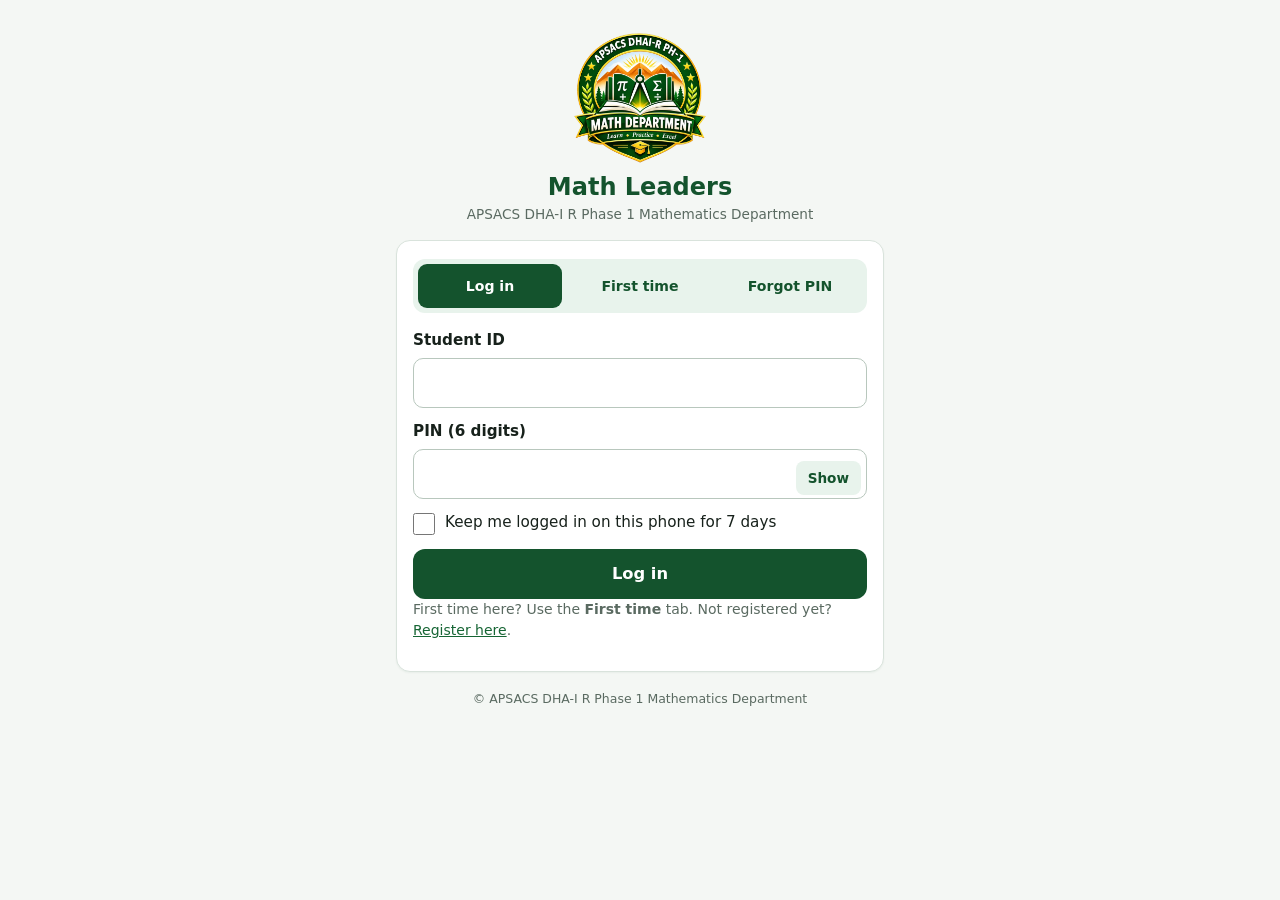
==== index.html @ 572b63c4 "Add files via upload" ====
<!doctype html>
<html lang="en">
<head>
  <meta charset="utf-8">
  <meta name="viewport" content="width=device-width, initial-scale=1">
  <meta http-equiv="Content-Security-Policy" content="default-src 'self'; script-src 'self'; style-src 'self'; img-src 'self' data:; connect-src 'self' https://script.google.com https://script.googleusercontent.com; base-uri 'none'; form-action 'self'; object-src 'none'">
  <meta name="referrer" content="no-referrer">
  <meta name="theme-color" content="#14532d">
  <title>Math Leaders — APSACS DHA-I R Phase 1 Mathematics Department</title>
  <link rel="icon" type="image/png" sizes="32x32" href="assets/img/favicon-32.png">
  <link rel="icon" href="assets/img/favicon.ico">
  <link rel="apple-touch-icon" href="assets/img/apple-touch-icon.png">
  <link rel="stylesheet" href="assets/css/main.css">
</head>
<body>
<main class="wrap wrap--auth">
  <p class="muted" id="redirecting">Opening Math Leaders…</p>
  <noscript><div class="notice notice--bad">Please turn on JavaScript to use this site.</div></noscript>
</main>
<script src="assets/js/storage.js"></script>
<script src="assets/js/index.js"></script>
</body>
</html>
---- assets/css/main.css ----
/* main.css — Math Leaders (APSACS DHA-I R Phase 1 Mathematics Department)
   Mobile-first. Colours come from the logo: deep green + gold. No inline styles anywhere (strict CSP). */
:root {
  --green: #14532d;
  --green-2: #166534;
  --green-soft: #e8f3ec;
  --gold: #d9a400;
  --gold-soft: #fff6d6;
  --bg: #f4f7f4;
  --card: #ffffff;
  --ink: #17211b;
  --muted: #5a6a61;
  --line: #d9e3dc;
  --ok: #17703f;
  --ok-bg: #e6f4ec;
  --bad: #a8201a;
  --bad-bg: #fdecea;
  --info: #1d4f7a;
  --info-bg: #e8f1fa;
  --radius: 14px;
  --gutter: 16px;
  color-scheme: light;
}
* { box-sizing: border-box; }
html { -webkit-text-size-adjust: 100%; }
body {
  margin: 0; background: var(--bg); color: var(--ink);
  font-family: system-ui, -apple-system, "Segoe UI", Roboto, "Noto Sans", Arial, sans-serif;
  line-height: 1.5; font-size: 16px;
}
[hidden] { display: none !important; }
a { color: var(--green-2); }
h1 { font-size: 1.45rem; line-height: 1.25; margin: 0 0 6px; color: var(--green); }
h2 { font-size: 1.1rem; margin: 0 0 8px; color: var(--green); }
p { margin: 0 0 12px; }
.muted { color: var(--muted); }
.small { font-size: .875rem; }

/* ---------- layout ---------- */
.wrap { max-width: 520px; margin: 0 auto; padding: var(--gutter); padding-bottom: 96px; }
.wrap--auth { padding-bottom: 32px; }
.card { background: var(--card); border: 1px solid var(--line); border-radius: var(--radius); padding: 18px var(--gutter); margin-bottom: 14px; box-shadow: 0 1px 2px rgba(20, 83, 45, .05); }

.header { display: flex; align-items: center; gap: 12px; padding: 10px var(--gutter); background: var(--card); border-bottom: 3px solid var(--gold); }
.header__logo { display: block; flex: none; }
.header__title { font-weight: 800; color: var(--green); line-height: 1.2; }
.header__sub { font-size: .75rem; color: var(--muted); line-height: 1.3; }

.hero { text-align: center; padding: 8px 0 16px; }
.hero__logo { display: block; margin: 0 auto 8px; width: 132px; height: 132px; }
.hero__title { font-size: 1.5rem; font-weight: 800; color: var(--green); margin: 0; }
.hero__dept { font-size: .85rem; color: var(--muted); margin: 2px 0 0; }

/* ---------- forms ---------- */
label, .label { display: block; font-weight: 600; font-size: .95rem; margin-top: 4px; }
.hint { font-size: .82rem; color: var(--muted); margin: 2px 0 6px; }
.input, select.input {
  display: block; width: 100%; padding: 12px; margin: 6px 0 12px;
  border: 1px solid #b8c7bd; border-radius: 10px; background: #fff; color: var(--ink);
  font: inherit; font-size: 1rem; min-height: 46px;
}
.input:focus, select.input:focus, .btn:focus-visible, .tab:focus-visible, .linkbtn:focus-visible, .nav__tab:focus-visible, .toggle:focus-visible {
  outline: 3px solid var(--gold); outline-offset: 1px;
}
.input--id { text-transform: uppercase; letter-spacing: .04em; }
.input--pin { letter-spacing: .3em; font-variant-numeric: tabular-nums; }
.field-row { position: relative; }
.field-row .input { padding-right: 70px; }
.toggle { position: absolute; right: 6px; top: 12px; height: 34px; padding: 0 12px; border: 0; border-radius: 8px; background: var(--green-soft); color: var(--green); font: inherit; font-size: .85rem; font-weight: 700; cursor: pointer; }
.check { display: flex; gap: 10px; align-items: flex-start; font-weight: 500; margin: 6px 0 14px; }
.check input { width: 22px; height: 22px; margin: 2px 0 0; flex: none; accent-color: var(--green); }
.trap { position: absolute; left: -9999px; width: 1px; height: 1px; overflow: hidden; }   /* bot trap, never visible */

/* ---------- buttons ---------- */
.btn {
  display: block; width: 100%; border: 0; border-radius: 12px; padding: 13px 16px; min-height: 48px;
  background: var(--green); color: #fff; font: inherit; font-size: 1.02rem; font-weight: 700; cursor: pointer; text-align: center; text-decoration: none;
}
.btn:hover { background: var(--green-2); }
.btn--ghost { background: #fff; color: var(--green); border: 2px solid var(--green); }
.btn--ghost:hover { background: var(--green-soft); }
.btn--gold { background: var(--gold); color: #2b2100; }
.btn:disabled { opacity: .6; cursor: progress; }
.btn + .btn { margin-top: 10px; }
.linkbtn { background: none; border: 0; padding: 6px 0; color: var(--green-2); font: inherit; text-decoration: underline; cursor: pointer; }

/* ---------- tabs (login screen) ---------- */
.tabs { display: flex; gap: 6px; background: var(--green-soft); padding: 5px; border-radius: 12px; margin-bottom: 16px; }
.tab { flex: 1; border: 0; background: transparent; padding: 10px 4px; border-radius: 9px; font: inherit; font-size: .88rem; font-weight: 700; color: var(--green); cursor: pointer; min-height: 44px; }
.tab[aria-selected="true"] { background: var(--green); color: #fff; }

/* ---------- messages ---------- */
.notice { padding: 11px 13px; border-radius: 10px; margin: 12px 0; font-size: .95rem; }
.notice--ok { background: var(--ok-bg); color: var(--ok); }
.notice--bad { background: var(--bad-bg); color: var(--bad); }
.notice--info { background: var(--info-bg); color: var(--info); }

/* ---------- steps ---------- */
.steps { margin: 0 0 12px; padding-left: 20px; }
.steps li { margin-bottom: 4px; }

/* ---------- profile / dashboard ---------- */
.chip { display: inline-block; padding: 3px 10px; border-radius: 99px; background: var(--green-soft); color: var(--green); font-size: .82rem; font-weight: 700; margin-right: 6px; }
.chip--gold { background: var(--gold-soft); color: #6b5200; }
.greet { font-size: 1.35rem; font-weight: 800; color: var(--green); margin: 0 0 4px; }
.kv { display: grid; grid-template-columns: 120px 1fr; gap: 8px 12px; margin: 0; }
.kv dt { color: var(--muted); font-size: .9rem; }
.kv dd { margin: 0; font-weight: 600; word-break: break-word; }
.idbox { font-weight: 800; letter-spacing: .03em; color: var(--green); }
.soon { list-style: none; padding: 0; margin: 0; }
.soon li { padding: 10px 0; border-bottom: 1px solid var(--line); display: flex; justify-content: space-between; gap: 8px; }
.soon li:last-child { border-bottom: 0; }
.soon span:last-child { color: var(--muted); font-size: .85rem; white-space: nowrap; }

.skeleton { height: 96px; border-radius: var(--radius); background: linear-gradient(90deg, #e6ebe7, #f2f5f2, #e6ebe7); background-size: 200% 100%; animation: sk 1.2s infinite; margin-bottom: 14px; }
@keyframes sk { to { background-position: -200% 0; } }

/* ---------- bottom navigation ---------- */
.nav { position: fixed; left: 0; right: 0; bottom: 0; display: flex; background: var(--card); border-top: 1px solid var(--line); padding-bottom: env(safe-area-inset-bottom); }
.nav__tab { flex: 1; text-align: center; padding: 14px 4px; color: var(--muted); text-decoration: none; font-size: .9rem; font-weight: 600; min-height: 52px; }
.nav__tab.is-active { color: var(--green); border-top: 3px solid var(--gold); padding-top: 11px; }

.footer { text-align: center; color: var(--muted); font-size: .78rem; padding: 4px 0 24px; }

@media (min-width: 560px) {
  .wrap { padding-top: 24px; }
}
@media (prefers-reduced-motion: reduce) {
  .skeleton { animation: none; }
  * { scroll-behavior: auto !important; transition: none !important; }
}
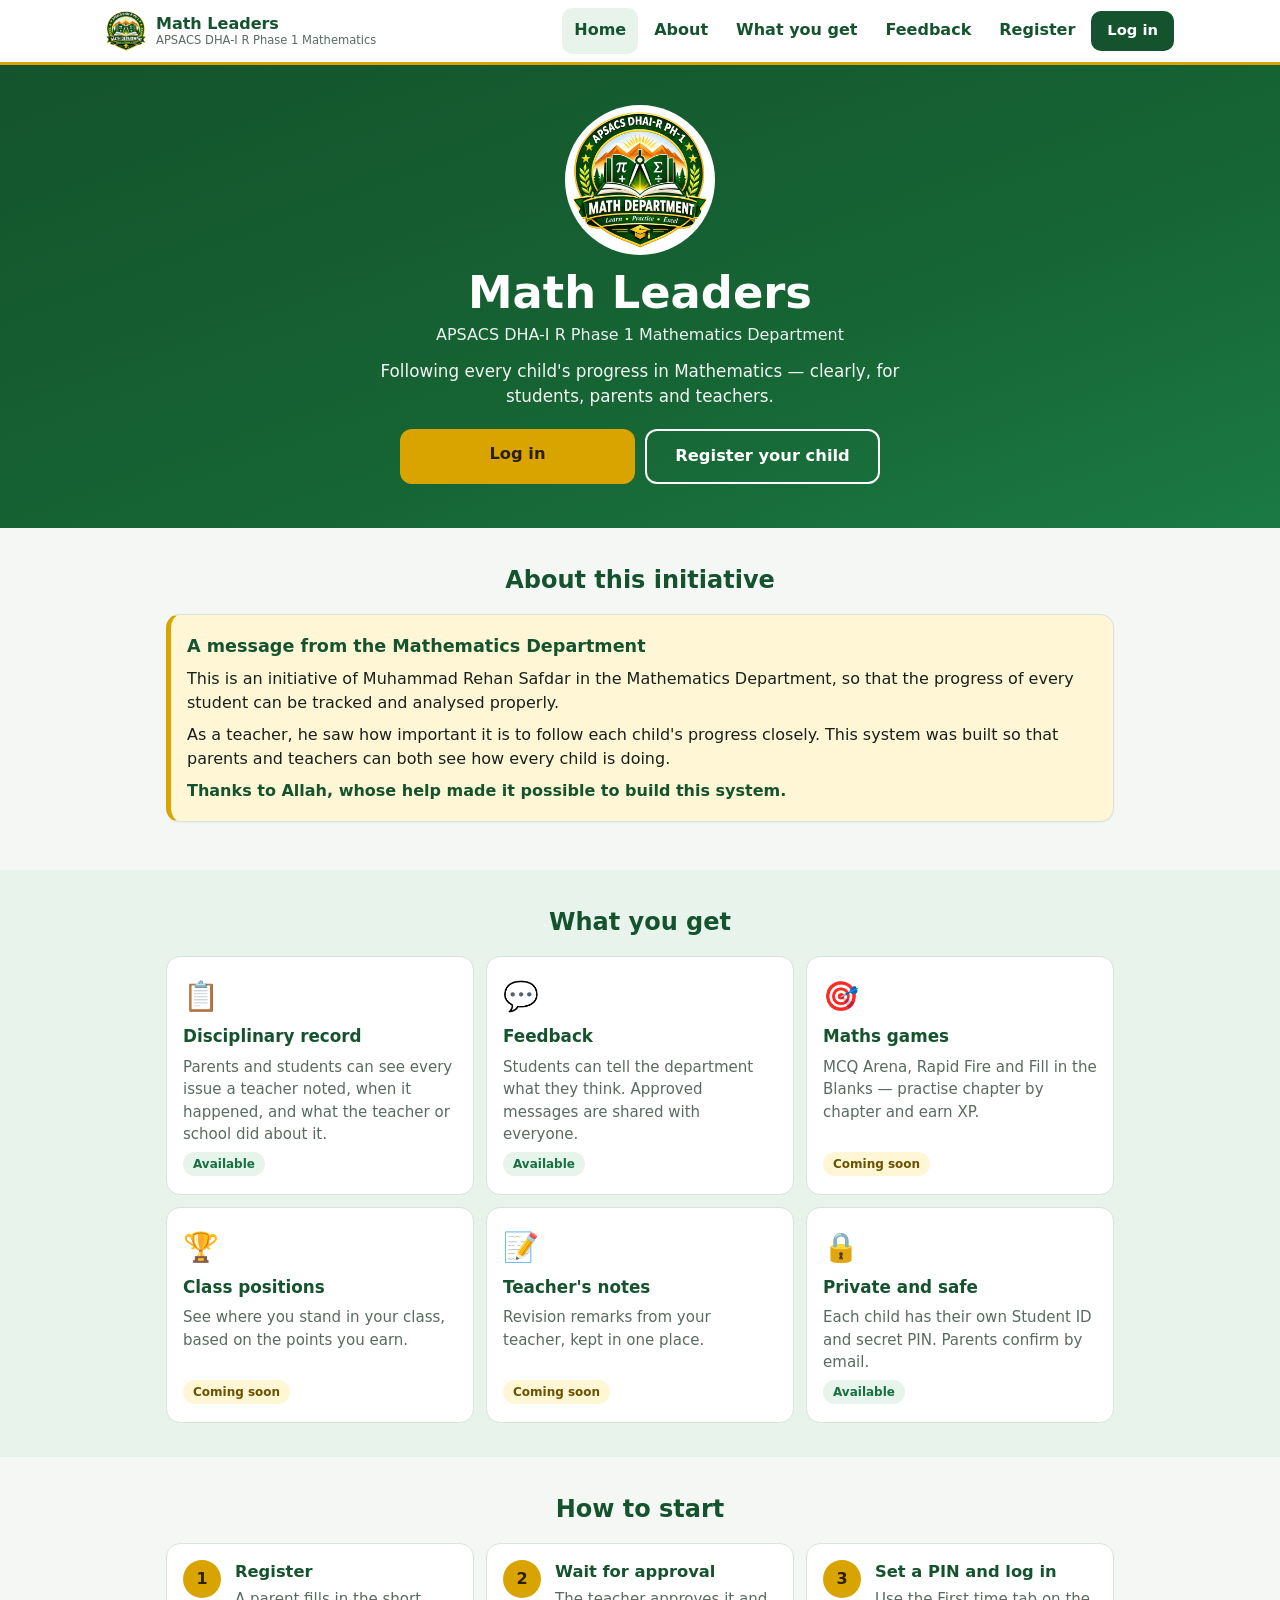
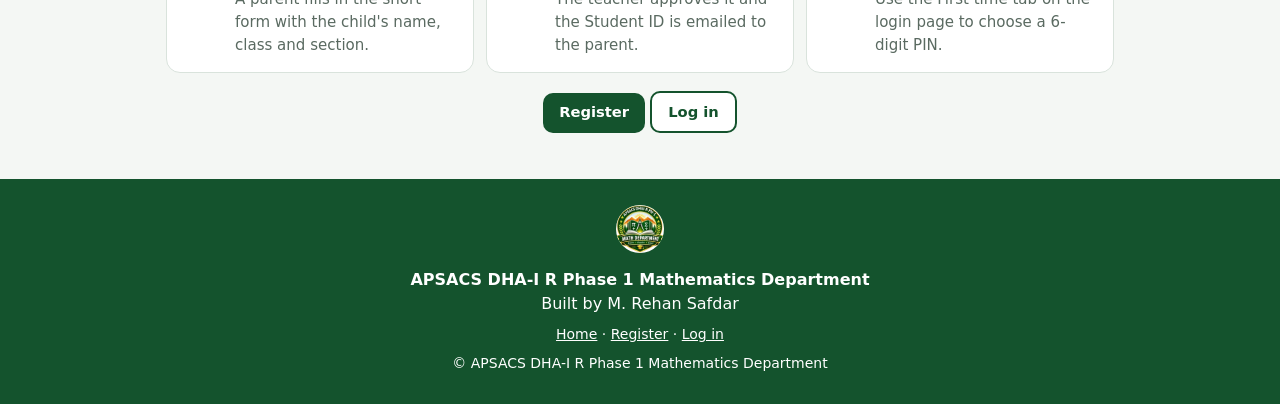
==== commit 6d181835: "Add files via upload" ====
--- a/index.html
+++ b/index.html
@@ -7,17 +7,86 @@
   <meta name="referrer" content="no-referrer">
   <meta name="theme-color" content="#14532d">
   <title>Math Leaders — APSACS DHA-I R Phase 1 Mathematics Department</title>
+  <meta name="description" content="Math Leaders: track every student's progress in Mathematics. APSACS DHA-I R Phase 1 Mathematics Department.">
   <link rel="icon" type="image/png" sizes="32x32" href="assets/img/favicon-32.png">
   <link rel="icon" href="assets/img/favicon.ico">
   <link rel="apple-touch-icon" href="assets/img/apple-touch-icon.png">
   <link rel="stylesheet" href="assets/css/main.css">
 </head>
-<body>
-<main class="wrap wrap--auth">
-  <p class="muted" id="redirecting">Opening Math Leaders…</p>
-  <noscript><div class="notice notice--bad">Please turn on JavaScript to use this site.</div></noscript>
+<body data-page="home">
+<header id="site-nav"></header>
+
+<section class="landing-hero">
+  <div class="container landing-hero__inner">
+    <img class="landing-hero__logo" src="assets/img/logo-512.webp" width="150" height="150" alt="APSACS DHA-I R Phase 1 Mathematics Department logo">
+    <h1 class="landing-hero__title">Math Leaders</h1>
+    <p class="landing-hero__dept">APSACS DHA-I R Phase 1 Mathematics Department</p>
+    <p class="landing-hero__tag">Following every child's progress in Mathematics — clearly, for students, parents and teachers.</p>
+    <div class="landing-hero__cta">
+      <a class="btn btn--gold" id="cta-login" href="login.html">Log in</a>
+      <a class="btn btn--ghost btn--onhero" id="cta-register" href="register.html">Register your child</a>
+    </div>
+  </div>
+</section>
+
+<main>
+  <section class="section" id="about" aria-labelledby="about-h">
+    <div class="container">
+      <h2 class="section__title" id="about-h">About this initiative</h2>
+      <div id="initiative"></div>
+    </div>
+  </section>
+
+  <section class="section section--tint" id="features" aria-labelledby="features-h">
+    <div class="container">
+      <h2 class="section__title" id="features-h">What you get</h2>
+      <div class="featuregrid">
+        <article class="feature"><span class="feature__ico" aria-hidden="true">📋</span><h3>Disciplinary record</h3><p>Parents and students can see every issue a teacher noted, when it happened, and what the teacher or school did about it.</p><span class="feature__tag feature__tag--live">Available</span></article>
+        <article class="feature"><span class="feature__ico" aria-hidden="true">💬</span><h3>Feedback</h3><p>Students can tell the department what they think. Approved messages are shared with everyone.</p><span class="feature__tag feature__tag--live">Available</span></article>
+        <article class="feature"><span class="feature__ico" aria-hidden="true">🎯</span><h3>Maths games</h3><p>MCQ Arena, Rapid Fire and Fill in the Blanks — practise chapter by chapter and earn XP.</p><span class="feature__tag">Coming soon</span></article>
+        <article class="feature"><span class="feature__ico" aria-hidden="true">🏆</span><h3>Class positions</h3><p>See where you stand in your class, based on the points you earn.</p><span class="feature__tag">Coming soon</span></article>
+        <article class="feature"><span class="feature__ico" aria-hidden="true">📝</span><h3>Teacher's notes</h3><p>Revision remarks from your teacher, kept in one place.</p><span class="feature__tag">Coming soon</span></article>
+        <article class="feature"><span class="feature__ico" aria-hidden="true">🔒</span><h3>Private and safe</h3><p>Each child has their own Student ID and secret PIN. Parents confirm by email.</p><span class="feature__tag feature__tag--live">Available</span></article>
+      </div>
+    </div>
+  </section>
+
+  <section class="section" id="how" aria-labelledby="how-h">
+    <div class="container">
+      <h2 class="section__title" id="how-h">How to start</h2>
+      <ol class="stepcards">
+        <li class="stepcard"><span class="stepcard__n">1</span><div><h3>Register</h3><p>A parent fills in the short form with the child's name, class and section.</p></div></li>
+        <li class="stepcard"><span class="stepcard__n">2</span><div><h3>Wait for approval</h3><p>The teacher approves it and the Student ID is emailed to the parent.</p></div></li>
+        <li class="stepcard"><span class="stepcard__n">3</span><div><h3>Set a PIN and log in</h3><p>Use the First time tab on the login page to choose a 6-digit PIN.</p></div></li>
+      </ol>
+      <p class="center"><a class="btn btn--small" href="register.html">Register</a> <a class="btn btn--small btn--ghost" href="login.html">Log in</a></p>
+    </div>
+  </section>
+
+  <section class="section section--tint" id="voices" aria-labelledby="voices-h" hidden>
+    <div class="container">
+      <h2 class="section__title" id="voices-h">What students say</h2>
+      <div class="voices" id="voices-list"></div>
+    </div>
+  </section>
 </main>
+
+<footer class="sitefooter">
+  <div class="container">
+    <img src="assets/img/logo-128.webp" width="48" height="48" alt="">
+    <p><b>APSACS DHA-I R Phase 1 Mathematics Department</b><br>Built by M. Rehan Safdar</p>
+    <p class="small"><a href="index.html">Home</a> · <a href="register.html">Register</a> · <a href="login.html">Log in</a></p>
+    <p class="small">© APSACS DHA-I R Phase 1 Mathematics Department</p>
+  </div>
+</footer>
+<noscript><div class="notice notice--bad">Please turn on JavaScript to use this site.</div></noscript>
+<script src="assets/js/config.js"></script>
 <script src="assets/js/storage.js"></script>
+<script src="assets/js/ui.js"></script>
+<script src="assets/js/api.js"></script>
+<script src="assets/js/initiative.js"></script>
+<script src="assets/js/datetime.js"></script>
+<script src="assets/js/sitenav.js"></script>
 <script src="assets/js/index.js"></script>
 </body>
 </html>
--- a/assets/css/main.css
+++ b/assets/css/main.css
@@ -37,11 +37,10 @@
 .small { font-size: .875rem; }
 
 /* ---------- layout ---------- */
-.wrap { max-width: 520px; margin: 0 auto; padding: var(--gutter); padding-bottom: 96px; }
+.wrap { max-width: 520px; margin: 0 auto; padding: var(--gutter); padding-bottom: 40px; }
 .wrap--auth { padding-bottom: 32px; }
 .card { background: var(--card); border: 1px solid var(--line); border-radius: var(--radius); padding: 18px var(--gutter); margin-bottom: 14px; box-shadow: 0 1px 2px rgba(20, 83, 45, .05); }
 
-.header { display: flex; align-items: center; gap: 12px; padding: 10px var(--gutter); background: var(--card); border-bottom: 3px solid var(--gold); }
 .header__logo { display: block; flex: none; }
 .header__title { font-weight: 800; color: var(--green); line-height: 1.2; }
 .header__sub { font-size: .75rem; color: var(--muted); line-height: 1.3; }
@@ -59,7 +58,7 @@
   border: 1px solid #b8c7bd; border-radius: 10px; background: #fff; color: var(--ink);
   font: inherit; font-size: 1rem; min-height: 46px;
 }
-.input:focus, select.input:focus, .btn:focus-visible, .tab:focus-visible, .linkbtn:focus-visible, .nav__tab:focus-visible, .toggle:focus-visible {
+.input:focus, select.input:focus, .btn:focus-visible, .tab:focus-visible, .linkbtn:focus-visible, .toggle:focus-visible {
   outline: 3px solid var(--gold); outline-offset: 1px;
 }
 .input--id { text-transform: uppercase; letter-spacing: .04em; }
@@ -115,10 +114,66 @@
 .skeleton { height: 96px; border-radius: var(--radius); background: linear-gradient(90deg, #e6ebe7, #f2f5f2, #e6ebe7); background-size: 200% 100%; animation: sk 1.2s infinite; margin-bottom: 14px; }
 @keyframes sk { to { background-position: -200% 0; } }
 
-/* ---------- bottom navigation ---------- */
-.nav { position: fixed; left: 0; right: 0; bottom: 0; display: flex; background: var(--card); border-top: 1px solid var(--line); padding-bottom: env(safe-area-inset-bottom); }
-.nav__tab { flex: 1; text-align: center; padding: 14px 4px; color: var(--muted); text-decoration: none; font-size: .9rem; font-weight: 600; min-height: 52px; }
-.nav__tab.is-active { color: var(--green); border-top: 3px solid var(--gold); padding-top: 11px; }
+/* ---------- app shell: top bar + sidebar (drawer on phones, fixed on wide screens) ---------- */
+.shell { min-height: 100vh; }
+.topbar { position: sticky; top: 0; z-index: 10; display: flex; align-items: center; gap: 10px; padding: 8px var(--gutter); background: var(--card); border-bottom: 3px solid var(--gold); }
+.topbar__text { min-width: 0; }
+.topbar__text .header__sub { white-space: nowrap; overflow: hidden; text-overflow: ellipsis; }
+.menu-btn { flex: none; width: 46px; height: 46px; border: 0; border-radius: 12px; background: var(--green-soft); color: var(--green); font-size: 1.5rem; line-height: 1; cursor: pointer; }
+.menu-btn:focus-visible, .side__item:focus-visible, .side__logout:focus-visible { outline: 3px solid var(--gold); outline-offset: 2px; }
+
+.side { position: fixed; top: 0; bottom: 0; left: 0; width: 280px; max-width: 86vw; z-index: 30; display: flex; flex-direction: column; overflow-y: auto;
+  background: var(--green); color: #fff; padding: 18px 14px calc(14px + env(safe-area-inset-bottom));
+  transform: translateX(-100%); visibility: hidden; transition: transform .22s ease, visibility 0s linear .22s; }
+body.side-open .side { transform: none; visibility: visible; transition-delay: 0s; }
+.scrim { position: fixed; inset: 0; z-index: 20; background: rgba(8, 28, 16, .55); }
+body.side-open { overflow: hidden; }
+
+.side__brand { display: flex; align-items: center; gap: 12px; padding: 4px 6px 14px; border-bottom: 1px solid rgba(255, 255, 255, .18); }
+.side__brand img { display: block; background: #fff; border-radius: 50%; }
+.side__app { font-weight: 800; font-size: 1.15rem; line-height: 1.2; }
+.side__dept { font-size: .75rem; opacity: .85; }
+.side__user { margin: 14px 6px 8px; padding: 10px 12px; border-radius: 12px; background: rgba(255, 255, 255, .1); }
+.side__uname { font-weight: 700; }
+.side__umeta { font-size: .82rem; opacity: .85; }
+.side__list { list-style: none; margin: 8px 0 0; padding: 0; flex: 1; }
+.side__item { display: flex; align-items: center; gap: 12px; padding: 13px 12px; margin: 3px 0; border-radius: 12px; color: #fff; text-decoration: none; font-weight: 600; min-height: 48px; }
+a.side__item:hover { background: rgba(255, 255, 255, .12); }
+.side__item.is-active { background: var(--gold); color: #2b2100; }
+.side__item.is-soon { opacity: .62; cursor: default; }
+.side__icon { width: 1.6em; text-align: center; font-size: 1.15rem; }
+.side__label { flex: 1; }
+.side__tag { font-size: .7rem; font-weight: 700; padding: 2px 8px; border-radius: 99px; background: rgba(255, 255, 255, .2); }
+.side__bottom { padding-top: 12px; border-top: 1px solid rgba(255, 255, 255, .18); }
+.side__logout { width: 100%; min-height: 46px; border: 2px solid rgba(255, 255, 255, .6); border-radius: 12px; background: transparent; color: #fff; font: inherit; font-weight: 700; cursor: pointer; }
+.side__logout:hover { background: rgba(255, 255, 255, .12); }
+
+@media (min-width: 900px) {
+  .side { transform: none; visibility: visible; transition: none; }
+  .shell__body { margin-left: 280px; }
+  .menu-btn { display: none; }
+  .scrim { display: none !important; }
+  body.side-open { overflow: auto; }
+  .wrap--app { max-width: 860px; }
+}
+
+/* ---------- dashboard ---------- */
+.hello { background: linear-gradient(135deg, var(--green) 0%, var(--green-2) 100%); color: #fff; border: 0; }
+.hello .greet { color: #fff; }
+.hello .muted { color: rgba(255, 255, 255, .85); }
+.hello .chip { background: rgba(255, 255, 255, .18); color: #fff; }
+.hello .chip--gold { background: var(--gold); color: #2b2100; }
+.tiles { display: grid; grid-template-columns: repeat(3, 1fr); gap: 10px; margin-bottom: 14px; }
+.tile { background: var(--card); border: 1px solid var(--line); border-radius: var(--radius); padding: 12px 8px; text-align: center; }
+.tile__n { font-size: 1.5rem; font-weight: 800; color: var(--green); line-height: 1.1; }
+.tile__l { font-size: .78rem; color: var(--muted); }
+.gamelist { list-style: none; margin: 0; padding: 0; }
+.gamelist li { display: flex; align-items: center; gap: 12px; padding: 12px 0; border-bottom: 1px solid var(--line); }
+.gamelist li:last-child { border-bottom: 0; }
+.gamelist__ico { flex: none; width: 44px; height: 44px; border-radius: 12px; background: var(--green-soft); display: grid; place-items: center; font-size: 1.4rem; }
+.gamelist__t { font-weight: 700; }
+.gamelist__d { font-size: .85rem; color: var(--muted); }
+.gamelist__tag { margin-left: auto; font-size: .75rem; font-weight: 700; padding: 3px 10px; border-radius: 99px; background: var(--gold-soft); color: #6b5200; white-space: nowrap; }
 
 .footer { text-align: center; color: var(--muted); font-size: .78rem; padding: 4px 0 24px; }
 
@@ -127,5 +182,107 @@
 }
 @media (prefers-reduced-motion: reduce) {
   .skeleton { animation: none; }
+  .side { transition: none; }
   * { scroll-behavior: auto !important; transition: none !important; }
 }
+
+/* Department message card (router.js INITIATIVE) */
+.note-card { border-left: 5px solid var(--gold); background: var(--gold-soft); }
+.note-card h2 { margin-top: 0; color: var(--green); }
+.note-card p { margin: 0 0 8px; }
+.note-card p:last-child { margin-bottom: 0; font-weight: 600; color: var(--green); }
+
+/* ================= Stage 6: public Home page, website menu, issues, feedback ================= */
+.container { max-width: 980px; margin: 0 auto; padding: 0 var(--gutter); }
+.center { text-align: center; }
+.tiles--2 { grid-template-columns: repeat(2, 1fr); }
+.input--area { min-height: 100px; resize: vertical; font-family: inherit; }
+.btn--small { display: inline-block; width: auto; min-height: 40px; padding: 8px 16px; font-size: .92rem; border-radius: 10px; }
+.btn--small + .btn--small { margin-top: 0; }
+.rowcard { border: 1px solid var(--line); border-radius: 12px; padding: 12px; background: #fff; }
+.rowcard__top { display: flex; justify-content: space-between; align-items: flex-start; gap: 10px; }
+.rowcard__name { font-weight: 800; font-size: 1.02rem; }
+.list { display: grid; gap: 10px; margin-top: 10px; }
+.status { flex: none; font-size: .75rem; font-weight: 800; padding: 3px 10px; border-radius: 99px; }
+.status--pending { background: var(--gold-soft); color: #6b5200; }
+.status--active { background: var(--ok-bg); color: var(--ok); }
+.status--suspended { background: var(--bad-bg); color: var(--bad); }
+.gamelist__tag--link { text-decoration: none; background: var(--green); color: #fff; }
+
+/* website menu */
+.sitenav { position: sticky; top: 0; z-index: 40; background: var(--card); border-bottom: 3px solid var(--gold); }
+.sitenav__inner { max-width: 1100px; margin: 0 auto; display: flex; align-items: center; justify-content: space-between; gap: 10px; padding: 8px var(--gutter); position: relative; }
+.sitenav__brand { display: flex; align-items: center; gap: 10px; text-decoration: none; color: var(--green); min-width: 0; }
+.sitenav__brand img { display: block; flex: none; }
+.sitenav__name { display: block; font-weight: 800; line-height: 1.15; }
+.sitenav__dept { display: block; font-size: .72rem; color: var(--muted); line-height: 1.25; }
+.sitenav__toggle { flex: none; width: 46px; height: 46px; border: 0; border-radius: 12px; background: var(--green-soft); color: var(--green); font-size: 1.4rem; cursor: pointer; }
+.sitenav__toggle:focus-visible, .sitenav__link:focus-visible { outline: 3px solid var(--gold); outline-offset: 2px; }
+.sitenav__panel { display: none; position: absolute; left: 0; right: 0; top: 100%; background: var(--card); border-bottom: 3px solid var(--gold); box-shadow: 0 10px 20px rgba(8, 28, 16, .12); padding: 8px var(--gutter) 14px; }
+.sitenav__panel.is-open { display: block; }
+.sitenav__list { list-style: none; margin: 0; padding: 0; display: grid; gap: 4px; }
+.sitenav__link { display: block; padding: 12px 10px; border-radius: 10px; text-decoration: none; color: var(--green); font-weight: 700; min-height: 46px; }
+.sitenav__link:hover, .sitenav__link.is-active { background: var(--green-soft); }
+.sitenav__list .btn--small { display: block; text-align: center; }
+@media (min-width: 860px) {
+  .sitenav__toggle { display: none; }
+  .sitenav__panel { display: block; position: static; background: transparent; border: 0; box-shadow: none; padding: 0; }
+  .sitenav__list { display: flex; align-items: center; gap: 4px; }
+  .sitenav__link { padding: 10px 12px; }
+  .sitenav__list .btn--small { display: inline-block; }
+}
+
+/* landing page */
+.landing-hero { background: linear-gradient(160deg, var(--green) 0%, var(--green-2) 60%, #1b7a43 100%); color: #fff; text-align: center; padding: 40px 0 44px; }
+.landing-hero__logo { display: block; margin: 0 auto 10px; width: 150px; height: 150px; background: #fff; border-radius: 50%; padding: 6px; }
+.landing-hero__title { font-size: 2.2rem; font-weight: 800; margin: 6px 0 2px; color: #fff; }
+.landing-hero__dept { font-size: 1rem; margin: 0 0 12px; opacity: .92; }
+.landing-hero__tag { max-width: 560px; margin: 0 auto 20px; font-size: 1.05rem; opacity: .95; }
+.landing-hero__cta { display: grid; gap: 10px; max-width: 340px; margin: 0 auto; }
+@media (min-width: 560px) { .landing-hero__cta { grid-template-columns: 1fr 1fr; max-width: 480px; } .landing-hero__title { font-size: 2.8rem; } }
+.btn--onhero { background: transparent; color: #fff; border-color: #fff; }
+.btn--onhero:hover { background: rgba(255, 255, 255, .14); }
+.landing-hero__cta .btn + .btn { margin-top: 0; }
+
+.section { padding: 34px 0; scroll-margin-top: 70px; }
+.section--tint { background: var(--green-soft); }
+.section__title { font-size: 1.5rem; margin: 0 0 16px; text-align: center; color: var(--green); }
+.note-card__t { margin: 0 0 8px; color: var(--green); font-size: 1.1rem; }
+.featuregrid { display: grid; gap: 12px; grid-template-columns: 1fr; }
+@media (min-width: 600px) { .featuregrid { grid-template-columns: repeat(2, 1fr); } }
+@media (min-width: 900px) { .featuregrid { grid-template-columns: repeat(3, 1fr); } }
+.feature { background: var(--card); border: 1px solid var(--line); border-radius: var(--radius); padding: 18px 16px; display: flex; flex-direction: column; gap: 6px; }
+.feature__ico { font-size: 1.8rem; }
+.feature h3 { margin: 0; font-size: 1.05rem; color: var(--green); }
+.feature p { margin: 0; color: var(--muted); font-size: .94rem; }
+.feature__tag { align-self: flex-start; margin-top: auto; font-size: .75rem; font-weight: 700; padding: 3px 10px; border-radius: 99px; background: var(--gold-soft); color: #6b5200; }
+.feature__tag--live { background: var(--ok-bg); color: var(--ok); }
+.stepcards { list-style: none; margin: 0 0 18px; padding: 0; display: grid; gap: 12px; }
+@media (min-width: 760px) { .stepcards { grid-template-columns: repeat(3, 1fr); } }
+.stepcard { display: flex; gap: 14px; background: var(--card); border: 1px solid var(--line); border-radius: var(--radius); padding: 16px; }
+.stepcard__n { flex: none; width: 38px; height: 38px; border-radius: 50%; background: var(--gold); color: #2b2100; font-weight: 800; display: grid; place-items: center; }
+.stepcard h3 { margin: 0 0 4px; font-size: 1.02rem; color: var(--green); }
+.stepcard p { margin: 0; color: var(--muted); font-size: .94rem; }
+.voices { display: grid; gap: 12px; grid-template-columns: 1fr; }
+@media (min-width: 700px) { .voices:not(.voices--list) { grid-template-columns: repeat(2, 1fr); } }
+.voice { margin: 0; background: var(--card); border: 1px solid var(--line); border-left: 5px solid var(--gold); border-radius: var(--radius); padding: 14px 16px; }
+.voice blockquote { margin: 0 0 8px; white-space: pre-wrap; }
+.voice figcaption { font-size: .88rem; font-weight: 700; color: var(--green); }
+.sitefooter { background: var(--green); color: #fff; text-align: center; padding: 26px 0 30px; }
+.sitefooter img { background: #fff; border-radius: 50%; }
+.sitefooter p { margin: 8px 0 0; }
+.sitefooter a { color: #fff; }
+
+/* issues + feedback */
+.quote { white-space: pre-wrap; margin: 8px 0 0; padding: 10px 12px; background: var(--gold-soft); border-left: 4px solid var(--gold); border-radius: 8px; }
+.issues { display: grid; gap: 12px; margin-bottom: 14px; }
+.issue { border: 1px solid var(--line); border-left: 6px solid var(--gold); border-radius: 12px; padding: 14px; background: #fff; }
+.issue--minor { border-left-color: #8bb89a; }
+.issue--moderate { border-left-color: var(--gold); }
+.issue--serious { border-left-color: var(--bad); }
+.issue__when { margin: 8px 0; }
+.issue__desc { white-space: pre-wrap; margin: 6px 0 10px; padding: 8px 10px; background: var(--bg); border-radius: 8px; }
+.tl { list-style: none; margin: 6px 0 0; padding: 0 0 0 14px; border-left: 3px solid var(--green-soft); }
+.tl__item { position: relative; padding: 4px 0 10px 12px; }
+.tl__item::before { content: ""; position: absolute; left: -22px; top: 10px; width: 11px; height: 11px; border-radius: 50%; background: var(--green); border: 2px solid #fff; }
+.tl__note { white-space: pre-wrap; margin: 2px 0; }
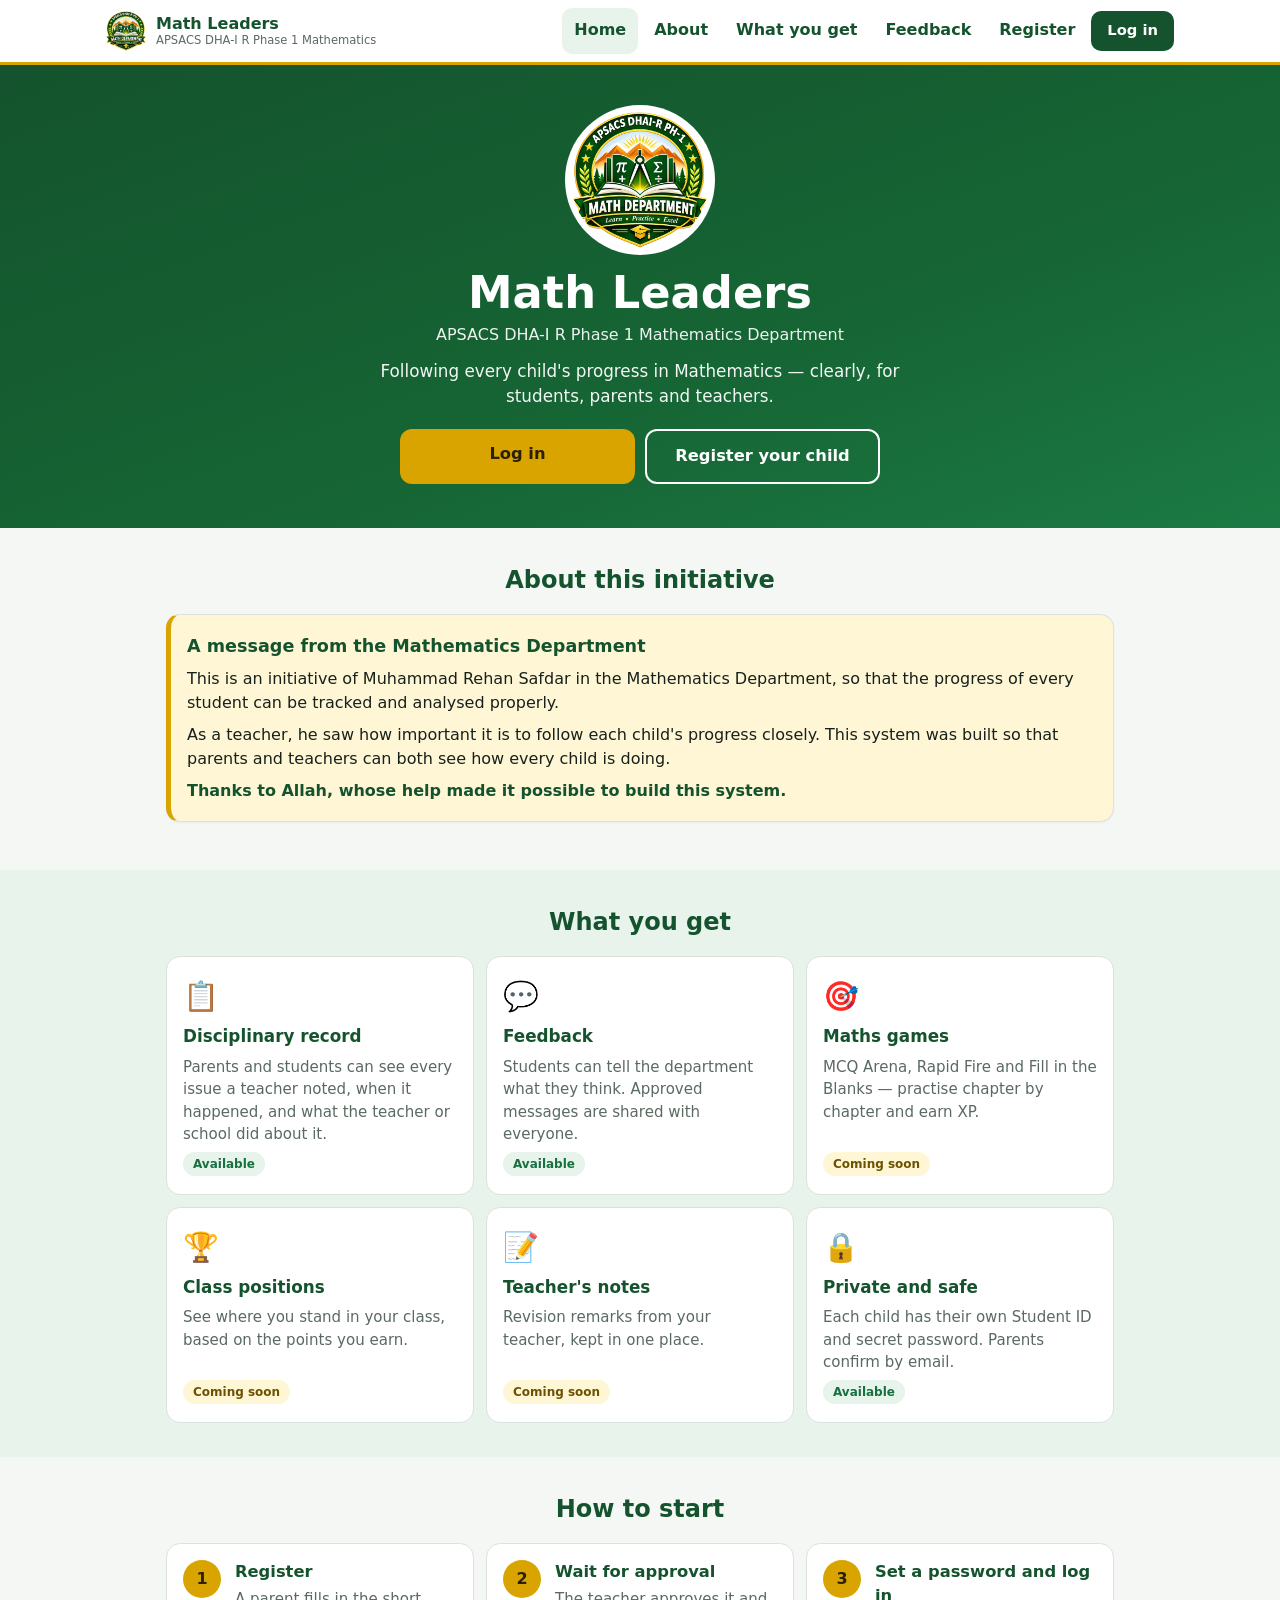
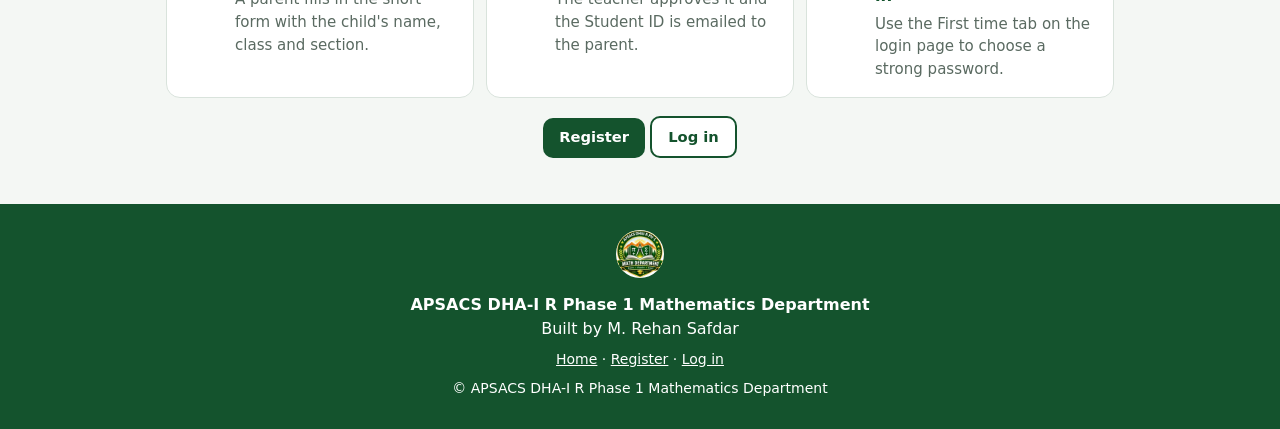
==== commit decb22d1: "Add files via upload" ====
--- a/index.html
+++ b/index.html
@@ -46,7 +46,7 @@
         <article class="feature"><span class="feature__ico" aria-hidden="true">🎯</span><h3>Maths games</h3><p>MCQ Arena, Rapid Fire and Fill in the Blanks — practise chapter by chapter and earn XP.</p><span class="feature__tag">Coming soon</span></article>
         <article class="feature"><span class="feature__ico" aria-hidden="true">🏆</span><h3>Class positions</h3><p>See where you stand in your class, based on the points you earn.</p><span class="feature__tag">Coming soon</span></article>
         <article class="feature"><span class="feature__ico" aria-hidden="true">📝</span><h3>Teacher's notes</h3><p>Revision remarks from your teacher, kept in one place.</p><span class="feature__tag">Coming soon</span></article>
-        <article class="feature"><span class="feature__ico" aria-hidden="true">🔒</span><h3>Private and safe</h3><p>Each child has their own Student ID and secret PIN. Parents confirm by email.</p><span class="feature__tag feature__tag--live">Available</span></article>
+        <article class="feature"><span class="feature__ico" aria-hidden="true">🔒</span><h3>Private and safe</h3><p>Each child has their own Student ID and secret password. Parents confirm by email.</p><span class="feature__tag feature__tag--live">Available</span></article>
       </div>
     </div>
   </section>
@@ -57,7 +57,7 @@
       <ol class="stepcards">
         <li class="stepcard"><span class="stepcard__n">1</span><div><h3>Register</h3><p>A parent fills in the short form with the child's name, class and section.</p></div></li>
         <li class="stepcard"><span class="stepcard__n">2</span><div><h3>Wait for approval</h3><p>The teacher approves it and the Student ID is emailed to the parent.</p></div></li>
-        <li class="stepcard"><span class="stepcard__n">3</span><div><h3>Set a PIN and log in</h3><p>Use the First time tab on the login page to choose a 6-digit PIN.</p></div></li>
+        <li class="stepcard"><span class="stepcard__n">3</span><div><h3>Set a password and log in</h3><p>Use the First time tab on the login page to choose a strong password.</p></div></li>
       </ol>
       <p class="center"><a class="btn btn--small" href="register.html">Register</a> <a class="btn btn--small btn--ghost" href="login.html">Log in</a></p>
     </div>
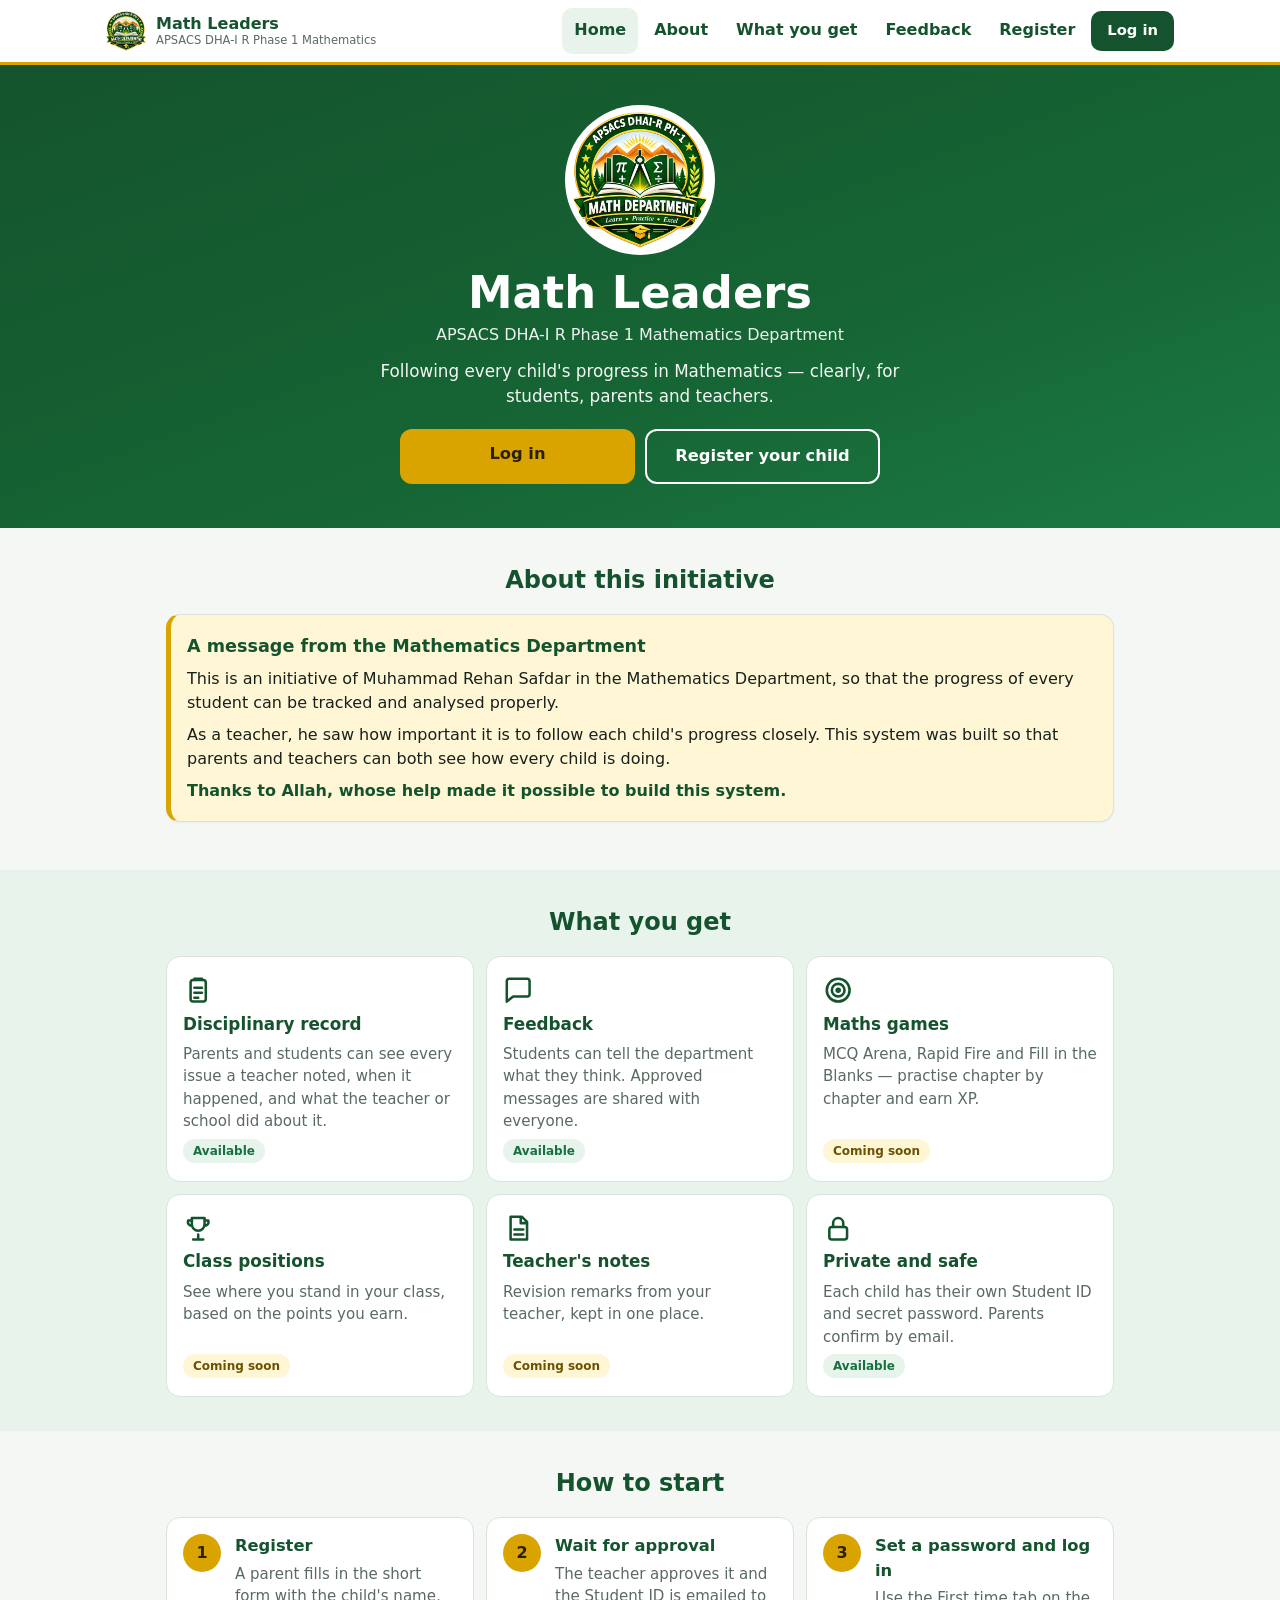
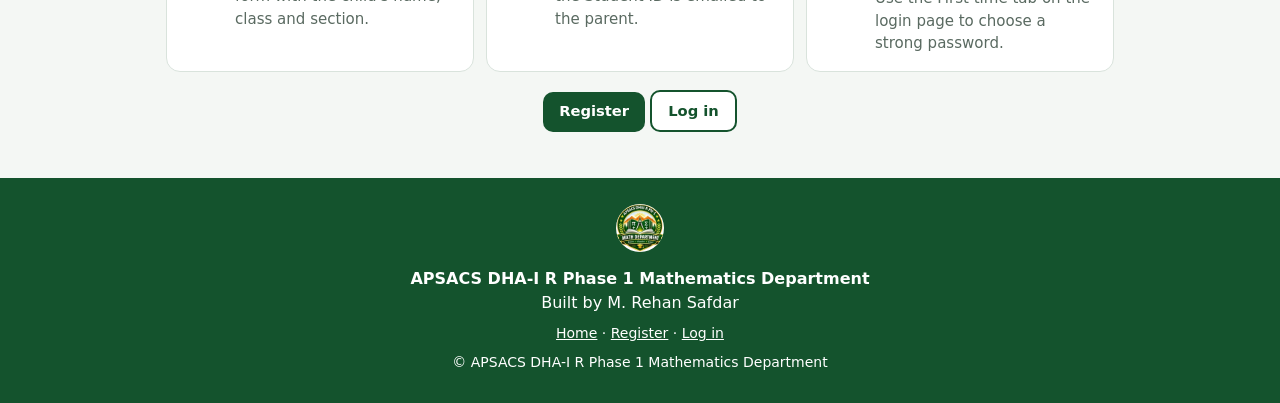
==== commit 6e33a3d6: "Add files via upload" ====
--- a/index.html
+++ b/index.html
@@ -41,12 +41,12 @@
     <div class="container">
       <h2 class="section__title" id="features-h">What you get</h2>
       <div class="featuregrid">
-        <article class="feature"><span class="feature__ico" aria-hidden="true">📋</span><h3>Disciplinary record</h3><p>Parents and students can see every issue a teacher noted, when it happened, and what the teacher or school did about it.</p><span class="feature__tag feature__tag--live">Available</span></article>
-        <article class="feature"><span class="feature__ico" aria-hidden="true">💬</span><h3>Feedback</h3><p>Students can tell the department what they think. Approved messages are shared with everyone.</p><span class="feature__tag feature__tag--live">Available</span></article>
-        <article class="feature"><span class="feature__ico" aria-hidden="true">🎯</span><h3>Maths games</h3><p>MCQ Arena, Rapid Fire and Fill in the Blanks — practise chapter by chapter and earn XP.</p><span class="feature__tag">Coming soon</span></article>
-        <article class="feature"><span class="feature__ico" aria-hidden="true">🏆</span><h3>Class positions</h3><p>See where you stand in your class, based on the points you earn.</p><span class="feature__tag">Coming soon</span></article>
-        <article class="feature"><span class="feature__ico" aria-hidden="true">📝</span><h3>Teacher's notes</h3><p>Revision remarks from your teacher, kept in one place.</p><span class="feature__tag">Coming soon</span></article>
-        <article class="feature"><span class="feature__ico" aria-hidden="true">🔒</span><h3>Private and safe</h3><p>Each child has their own Student ID and secret password. Parents confirm by email.</p><span class="feature__tag feature__tag--live">Available</span></article>
+        <article class="feature"><span class="feature__ico" aria-hidden="true" data-icon="clipboard"></span><h3>Disciplinary record</h3><p>Parents and students can see every issue a teacher noted, when it happened, and what the teacher or school did about it.</p><span class="feature__tag feature__tag--live">Available</span></article>
+        <article class="feature"><span class="feature__ico" aria-hidden="true" data-icon="chat"></span><h3>Feedback</h3><p>Students can tell the department what they think. Approved messages are shared with everyone.</p><span class="feature__tag feature__tag--live">Available</span></article>
+        <article class="feature"><span class="feature__ico" aria-hidden="true" data-icon="target"></span><h3>Maths games</h3><p>MCQ Arena, Rapid Fire and Fill in the Blanks — practise chapter by chapter and earn XP.</p><span class="feature__tag">Coming soon</span></article>
+        <article class="feature"><span class="feature__ico" aria-hidden="true" data-icon="trophy"></span><h3>Class positions</h3><p>See where you stand in your class, based on the points you earn.</p><span class="feature__tag">Coming soon</span></article>
+        <article class="feature"><span class="feature__ico" aria-hidden="true" data-icon="note"></span><h3>Teacher's notes</h3><p>Revision remarks from your teacher, kept in one place.</p><span class="feature__tag">Coming soon</span></article>
+        <article class="feature"><span class="feature__ico" aria-hidden="true" data-icon="lock"></span><h3>Private and safe</h3><p>Each child has their own Student ID and secret password. Parents confirm by email.</p><span class="feature__tag feature__tag--live">Available</span></article>
       </div>
     </div>
   </section>
--- a/assets/css/main.css
+++ b/assets/css/main.css
@@ -286,3 +286,111 @@
 .tl__item { position: relative; padding: 4px 0 10px 12px; }
 .tl__item::before { content: ""; position: absolute; left: -22px; top: 10px; width: 11px; height: 11px; border-radius: 50%; background: var(--green); border: 2px solid #fff; }
 .tl__note { white-space: pre-wrap; margin: 2px 0; }
+
+/* ---------- tests (Stage 7) ---------- */
+.tests { display: grid; gap: 12px; margin-bottom: 14px; }
+.test__facts { display: flex; flex-wrap: wrap; gap: 6px; margin: 8px 0; }
+.test__facts .chip { margin-right: 0; }
+.test__actions { display: flex; flex-wrap: wrap; gap: 8px; margin-top: 10px; }
+.test__last { margin: 6px 0 0; font-weight: 700; color: var(--green); }
+
+/* sticky bar: question counter, countdown, progress */
+.runbar { position: sticky; top: 0; z-index: 5; background: var(--bg); padding: 8px 0 6px; margin-bottom: 8px; border-bottom: 1px solid var(--line); }
+.runbar__row { display: flex; justify-content: space-between; align-items: center; gap: 10px; }
+.runbar__q { font-weight: 800; }
+.timer { font-variant-numeric: tabular-nums; font-weight: 800; font-size: 1.15rem; padding: 4px 12px; border-radius: 99px; background: var(--green-soft); color: var(--green); }
+.timer--warn { background: var(--gold-soft); color: #6b5200; }
+.timer--danger { background: var(--bad-bg); color: var(--bad); }
+.progress { height: 8px; border-radius: 99px; background: var(--line); margin: 8px 0 4px; overflow: hidden; }
+.progress__fill { height: 100%; width: 0; background: var(--green-2, var(--green)); border-radius: 99px; transition: width .25s; }
+
+.qcard__chips { display: flex; flex-wrap: wrap; gap: 6px; margin-bottom: 10px; }
+.qcard__chips .chip { margin-right: 0; }
+.chip--easy { background: var(--ok-bg); color: var(--ok); }
+.chip--medium { background: var(--gold-soft); color: #6b5200; }
+.chip--challenging { background: var(--bad-bg); color: var(--bad); }
+.qtext { font-size: 1.12rem; line-height: 1.55; white-space: pre-wrap; overflow-wrap: anywhere; margin-bottom: 14px; }
+.qtext--sm { font-size: 1rem; margin-bottom: 8px; }
+.tex .katex-display { margin: .5em 0; overflow-x: auto; overflow-y: hidden; }
+.tex--display { display: block; }
+.qanswer { margin-bottom: 6px; }
+
+.opts { display: grid; gap: 10px; }
+.opts--row { grid-template-columns: repeat(3, 1fr); }
+.opt { display: flex; align-items: center; gap: 12px; text-align: left; width: 100%; min-height: 52px; padding: 10px 14px; border: 2px solid var(--line); border-radius: 12px; background: #fff; color: var(--ink); font: inherit; cursor: pointer; }
+.opts--row .opt { justify-content: center; font-size: 1.3rem; font-weight: 800; }
+.opt:hover { border-color: #8bb89a; }
+.opt:focus-visible { outline: 3px solid var(--gold); outline-offset: 2px; }
+.opt__l { flex: none; width: 30px; height: 30px; border-radius: 50%; background: var(--green-soft); color: var(--green); font-weight: 800; display: inline-flex; align-items: center; justify-content: center; }
+.opt__t { flex: 1; overflow-wrap: anywhere; }
+.opt.is-picked { border-color: var(--green); background: var(--green-soft); }
+.opt.is-picked .opt__l { background: var(--green); color: #fff; }
+.input--answer { font-size: 1.3rem; font-weight: 700; text-align: center; }
+
+.chips2 { display: flex; flex-wrap: wrap; gap: 8px; margin: 6px 0 12px; }
+.chipbtn { border: 2px solid var(--line); background: #fff; color: var(--ink); border-radius: 99px; padding: 6px 14px; font: inherit; font-weight: 700; cursor: pointer; min-height: 40px; }
+.chipbtn.is-on { background: var(--green); border-color: var(--green); color: #fff; }
+.chipbtn--big { font-size: 1.15rem; min-width: 64px; }
+.chipbtn.is-used { opacity: .35; cursor: default; }
+.slots { list-style: none; margin: 6px 0 0; padding: 0; display: flex; flex-wrap: wrap; gap: 8px; }
+.slot { min-width: 64px; min-height: 44px; border: 2px dashed var(--line); border-radius: 12px; display: flex; align-items: center; justify-content: center; color: var(--muted); }
+.slot.is-filled { border-style: solid; border-color: var(--green); background: var(--green-soft); }
+.slot__b { background: none; border: 0; font: inherit; font-weight: 800; font-size: 1.1rem; padding: 8px 12px; cursor: pointer; color: var(--green); }
+
+.navrow { display: grid; grid-template-columns: 1fr 1fr; gap: 10px; margin-bottom: 8px; }
+.navrow .btn { margin-top: 0; }
+.grid { display: grid; grid-template-columns: repeat(auto-fill, minmax(44px, 1fr)); gap: 8px; margin: 8px 0 14px; }
+.gcell { min-height: 44px; border-radius: 10px; border: 2px solid var(--line); background: #fff; font: inherit; font-weight: 800; cursor: pointer; color: var(--ink); }
+.gcell.is-done { background: var(--green-soft); border-color: #8bb89a; color: var(--green); }
+.gcell.is-here { border-color: var(--green); box-shadow: 0 0 0 2px var(--green); }
+
+/* result */
+.result h2 { margin-top: 4px; }
+.result__score { display: flex; align-items: baseline; gap: 14px; margin: 6px 0; }
+.result__n { font-size: 2.4rem; font-weight: 900; color: var(--green); }
+.result__p { font-size: 1.5rem; font-weight: 800; color: var(--muted); }
+.bar { margin-bottom: 12px; }
+.bar__top { display: flex; justify-content: space-between; gap: 8px; font-size: .95rem; margin-bottom: 4px; }
+.bar__l { font-weight: 700; }
+.bar__v { color: var(--muted); font-variant-numeric: tabular-nums; white-space: nowrap; }
+.bar__track { height: 12px; background: var(--line); border-radius: 99px; overflow: hidden; }
+.bar__fill { height: 100%; border-radius: 99px; background: var(--ok); }
+.bar--mid .bar__fill { background: var(--gold); }
+.bar--low .bar__fill { background: var(--bad); }
+.advice { margin: 0; padding-left: 20px; }
+.advice li { margin-bottom: 10px; }
+.filters { display: flex; flex-wrap: wrap; gap: 8px; margin-bottom: 12px; }
+.answers { display: grid; gap: 12px; }
+.ans { border: 1px solid var(--line); border-left: 6px solid var(--line); border-radius: 12px; padding: 12px; background: #fff; }
+.ans--right { border-left-color: var(--ok); }
+.ans--wrong { border-left-color: var(--bad); }
+.ans--blank { border-left-color: var(--gold); }
+.ans__top { display: flex; flex-wrap: wrap; align-items: center; gap: 8px; margin-bottom: 8px; }
+.ans__n { font-weight: 900; }
+.ans__s { font-weight: 800; font-size: .9rem; }
+.ans--right .ans__s { color: var(--ok); }
+.ans--wrong .ans__s { color: var(--bad); }
+.ans--blank .ans__s { color: #6b5200; }
+.ans__line { margin: 4px 0; overflow-wrap: anywhere; }
+.ans__line--right { color: var(--ok); }
+.ans__why { margin-top: 8px; padding: 8px 10px; background: var(--info-bg); color: var(--info); border-radius: 8px; overflow-wrap: anywhere; }
+@media (prefers-reduced-motion: reduce) { .progress__fill { transition: none; } }
+
+/* ---- Update 8 step 1: SVG icons + logo lightbox ---- */
+.icon { display: inline-block; width: 1em; height: 1em; vertical-align: -0.15em; flex: none; }
+.side__icon { display: inline-flex; align-items: center; justify-content: center; }
+.side__icon .icon { width: 1.25rem; height: 1.25rem; vertical-align: 0; }
+.menu-btn, .sitenav__toggle { display: inline-flex; align-items: center; justify-content: center; }
+@media (min-width: 900px) { .menu-btn { display: none; } }   /* keeps the wide-screen rule above winning */
+@media (min-width: 860px) { .sitenav__toggle { display: none; } }
+.menu-btn .icon, .sitenav__toggle .icon { width: 1.5rem; height: 1.5rem; vertical-align: 0; }
+.feature__ico { display: inline-flex; color: var(--green); }
+.feature__ico .icon { width: 1.9rem; height: 1.9rem; vertical-align: 0; }
+.gamelist__ico { color: var(--green); }
+.gamelist__ico .icon { width: 1.5rem; height: 1.5rem; vertical-align: 0; }
+.result h2 .icon, .card h2 .icon { color: var(--gold); width: 1.15em; height: 1.15em; margin-right: 4px; }
+.header__logo, .side__brand img, .hero__logo, .landing-hero__logo { cursor: zoom-in; }
+.lightbox { position: fixed; inset: 0; z-index: 1000; background: rgba(10, 24, 16, .88); display: flex; flex-direction: column; align-items: center; justify-content: center; gap: 14px; padding: 20px; cursor: zoom-out; outline: none; }
+.lightbox__img { width: min(86vw, 420px); height: auto; aspect-ratio: 1 / 1; background: #fff; border-radius: 50%; padding: 8px; box-shadow: 0 10px 40px rgba(0, 0, 0, .45); }
+.lightbox__hint { color: #e8f3ec; font-size: .9rem; }
+body.lightbox-open { overflow: hidden; }
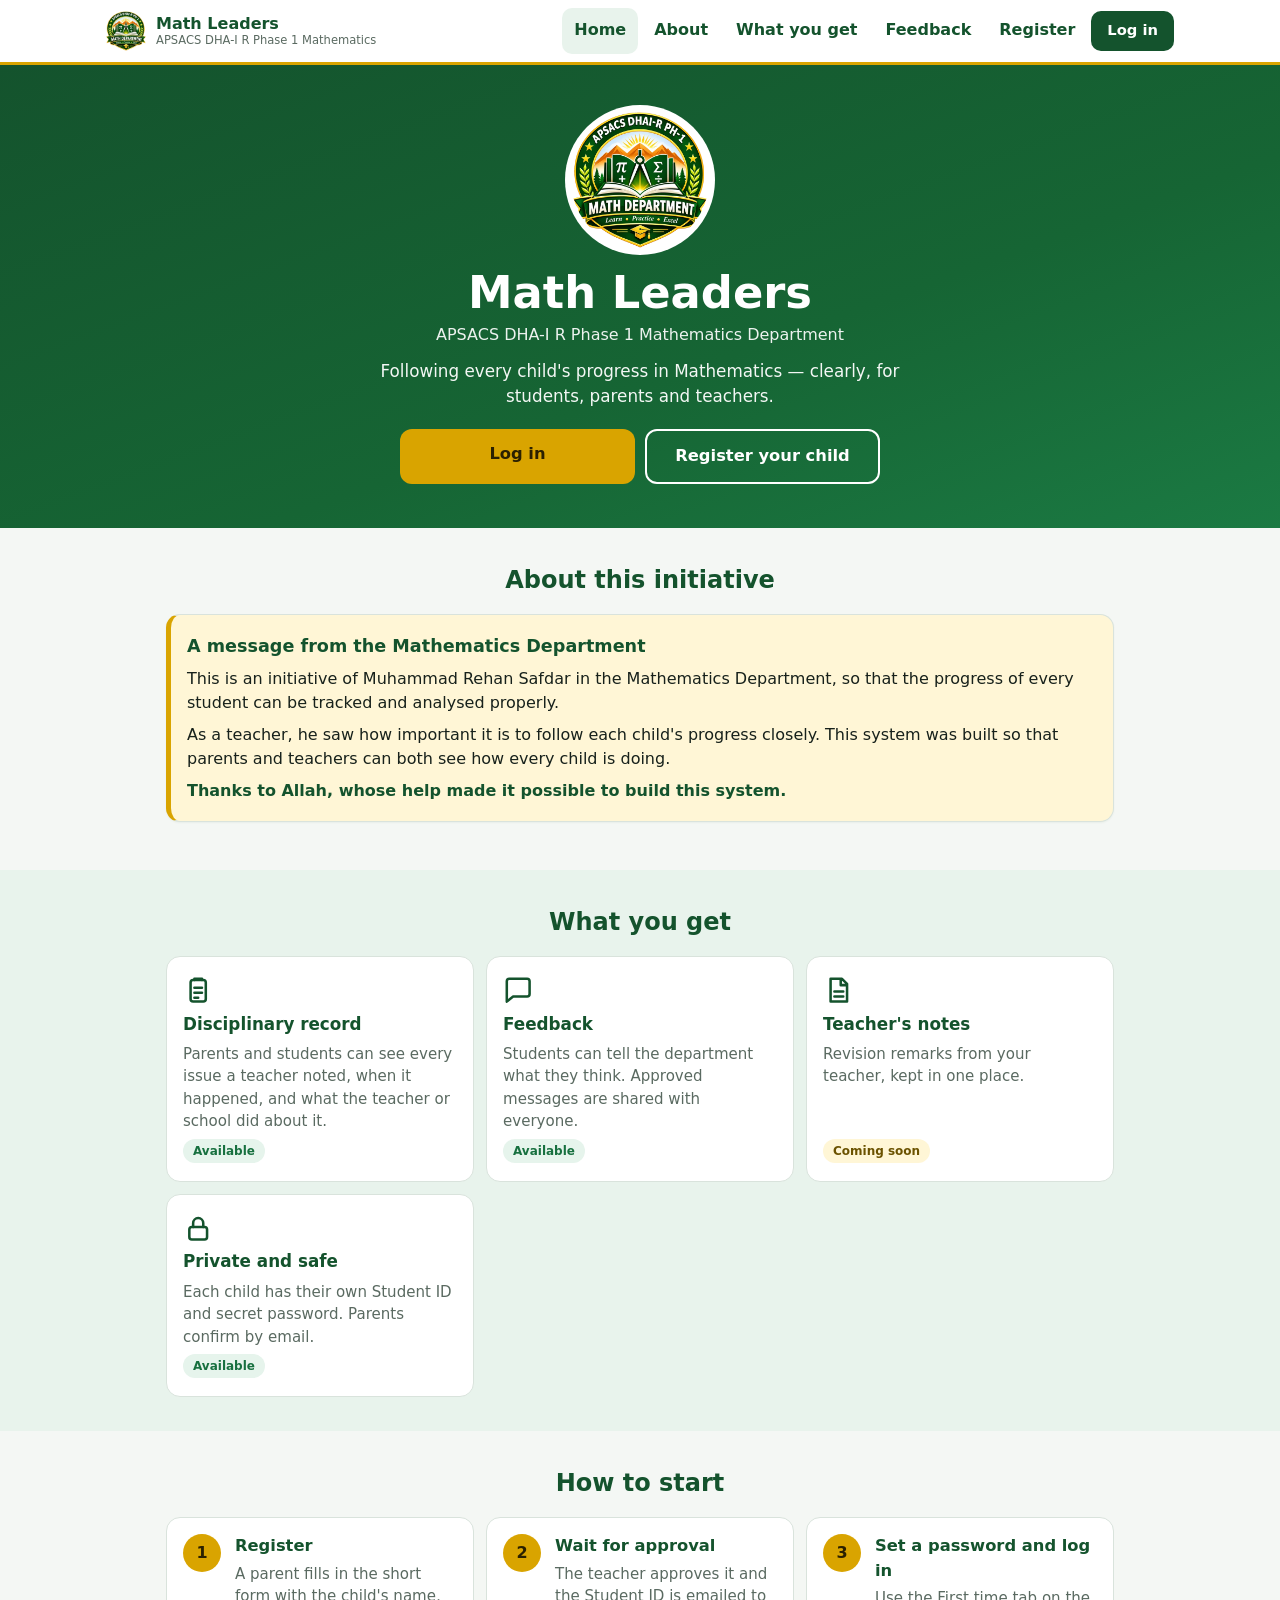
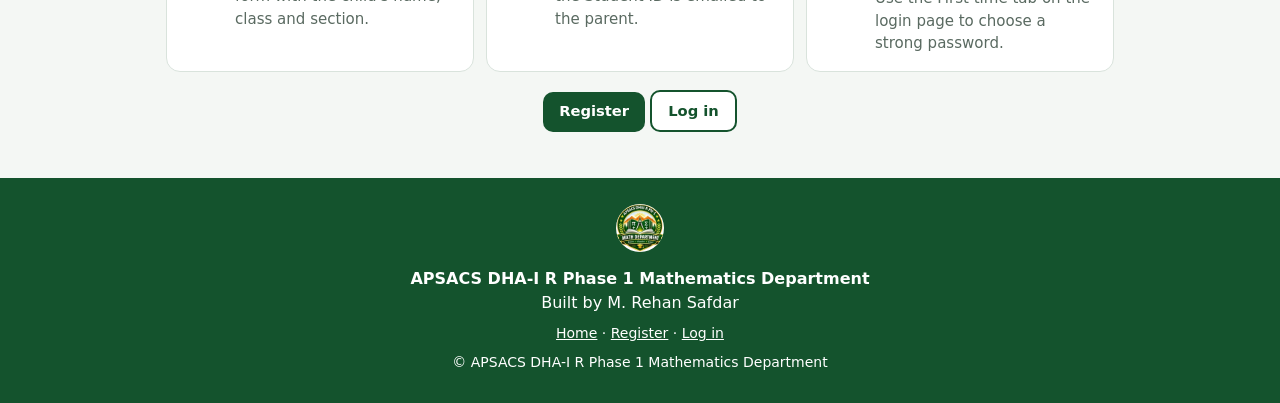
==== commit 93692159: "Add files via upload" ====
--- a/index.html
+++ b/index.html
@@ -43,8 +43,6 @@
       <div class="featuregrid">
         <article class="feature"><span class="feature__ico" aria-hidden="true" data-icon="clipboard"></span><h3>Disciplinary record</h3><p>Parents and students can see every issue a teacher noted, when it happened, and what the teacher or school did about it.</p><span class="feature__tag feature__tag--live">Available</span></article>
         <article class="feature"><span class="feature__ico" aria-hidden="true" data-icon="chat"></span><h3>Feedback</h3><p>Students can tell the department what they think. Approved messages are shared with everyone.</p><span class="feature__tag feature__tag--live">Available</span></article>
-        <article class="feature"><span class="feature__ico" aria-hidden="true" data-icon="target"></span><h3>Maths games</h3><p>MCQ Arena, Rapid Fire and Fill in the Blanks — practise chapter by chapter and earn XP.</p><span class="feature__tag">Coming soon</span></article>
-        <article class="feature"><span class="feature__ico" aria-hidden="true" data-icon="trophy"></span><h3>Class positions</h3><p>See where you stand in your class, based on the points you earn.</p><span class="feature__tag">Coming soon</span></article>
         <article class="feature"><span class="feature__ico" aria-hidden="true" data-icon="note"></span><h3>Teacher's notes</h3><p>Revision remarks from your teacher, kept in one place.</p><span class="feature__tag">Coming soon</span></article>
         <article class="feature"><span class="feature__ico" aria-hidden="true" data-icon="lock"></span><h3>Private and safe</h3><p>Each child has their own Student ID and secret password. Parents confirm by email.</p><span class="feature__tag feature__tag--live">Available</span></article>
       </div>
--- a/assets/css/main.css
+++ b/assets/css/main.css
@@ -394,3 +394,6 @@
 .lightbox__img { width: min(86vw, 420px); height: auto; aspect-ratio: 1 / 1; background: #fff; border-radius: 50%; padding: 8px; box-shadow: 0 10px 40px rgba(0, 0, 0, .45); }
 .lightbox__hint { color: #e8f3ec; font-size: .9rem; }
 body.lightbox-open { overflow: hidden; }
+
+/* build 10: small question-ID chip on every test question */
+.chip--id { background: #eef1f4; color: #4b5563; font-weight: 600; font-size: .74rem; letter-spacing: .02em; font-variant-numeric: tabular-nums; }
